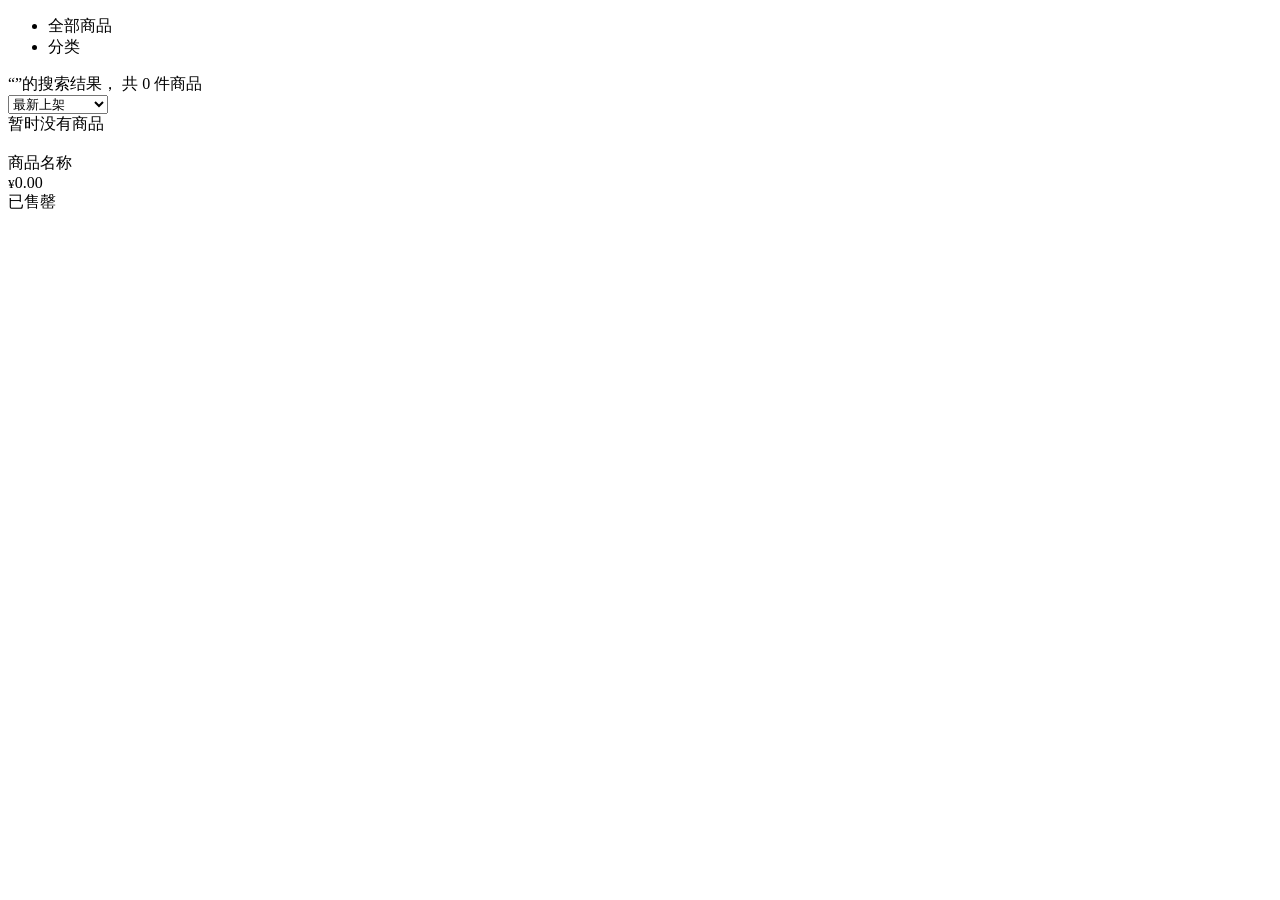
==== src/main/resources/templates/store/index.html @ 9c515b6c "Add e-commerce site with storefront and product management admin Spring Boot + Thymeleaf shop focuse" ====
<!DOCTYPE html>
<html lang="zh-CN" xmlns:th="http://www.thymeleaf.org">
<head th:replace="~{fragments/layout :: head('首页')}"></head>
<body>
<header th:replace="~{fragments/layout :: storeHeader}"></header>
<main class="container">
    <div class="store-layout">
        <aside>
            <ul class="side-cats">
                <li><a th:href="@{/(q=${q})}" th:classappend="${category == null} ? 'active'">全部商品</a></li>
                <li th:each="c : ${categories}">
                    <a th:href="@{/(category=${c.id},q=${q})}" th:classappend="${category == c.id} ? 'active'" th:text="${c.name}">分类</a>
                </li>
            </ul>
        </aside>
        <section>
            <div class="toolbar">
                <div class="muted">
                    <span th:if="${q}">“<span th:text="${q}"></span>”的搜索结果，</span>
                    共 <span th:text="${products.totalElements}">0</span> 件商品
                </div>
                <form th:action="@{/}" method="get">
                    <input type="hidden" name="q" th:value="${q}">
                    <input type="hidden" name="category" th:value="${category}">
                    <select name="sort" onchange="this.form.submit()">
                        <option value="new" th:selected="${sort == 'new'}">最新上架</option>
                        <option value="price_asc" th:selected="${sort == 'price_asc'}">价格从低到高</option>
                        <option value="price_desc" th:selected="${sort == 'price_desc'}">价格从高到低</option>
                    </select>
                </form>
            </div>

            <div class="card center muted" th:if="${products.empty}">暂时没有商品</div>

            <div class="product-grid">
                <a class="product-card" th:each="p : ${products}" th:href="@{/products/{id}(id=${p.id})}">
                    <div class="thumb">
                        <img th:src="${p.mainImage != null} ? ${p.mainImage} : @{/img/placeholder.svg}" th:alt="${p.name}" loading="lazy">
                    </div>
                    <div class="info">
                        <div class="name" th:text="${p.name}">商品名称</div>
                        <div>
                            <span class="price"><small>¥</small><span th:text="${#numbers.formatDecimal(p.price, 1, 2)}">0.00</span></span>
                            <span class="orig" th:if="${p.hasDiscount()}" th:text="'¥' + ${#numbers.formatDecimal(p.originalPrice, 1, 2)}"></span>
                        </div>
                        <div class="soldout" th:if="${p.stock <= 0}">已售罄</div>
                    </div>
                </a>
            </div>

            <nav class="pager" th:if="${products.totalPages > 1}">
                <th:block th:each="i : ${#numbers.sequence(0, products.totalPages - 1)}">
                    <span class="current" th:if="${i == products.number}" th:text="${i + 1}"></span>
                    <a th:unless="${i == products.number}" th:href="@{/(q=${q},category=${category},sort=${sort},page=${i})}" th:text="${i + 1}"></a>
                </th:block>
            </nav>
        </section>
    </div>
</main>
<footer th:replace="~{fragments/layout :: footer}"></footer>
</body>
</html>
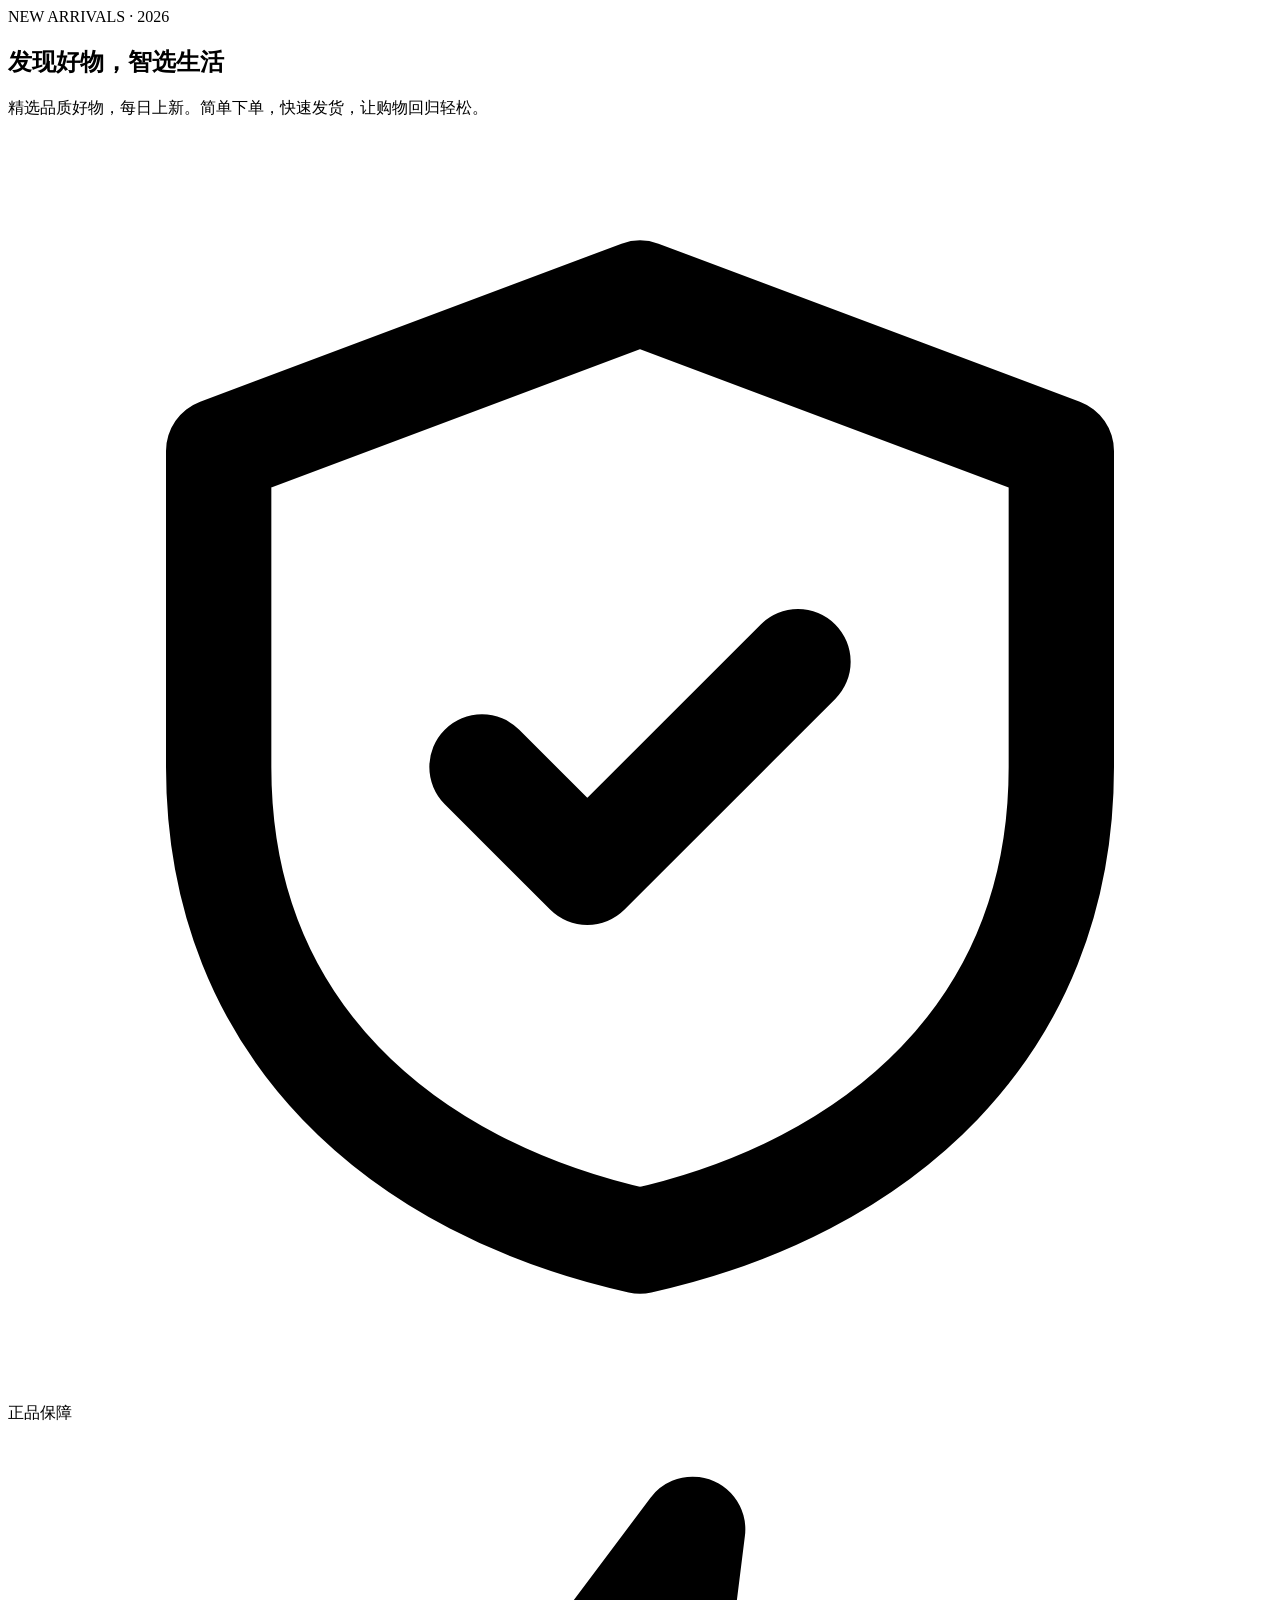
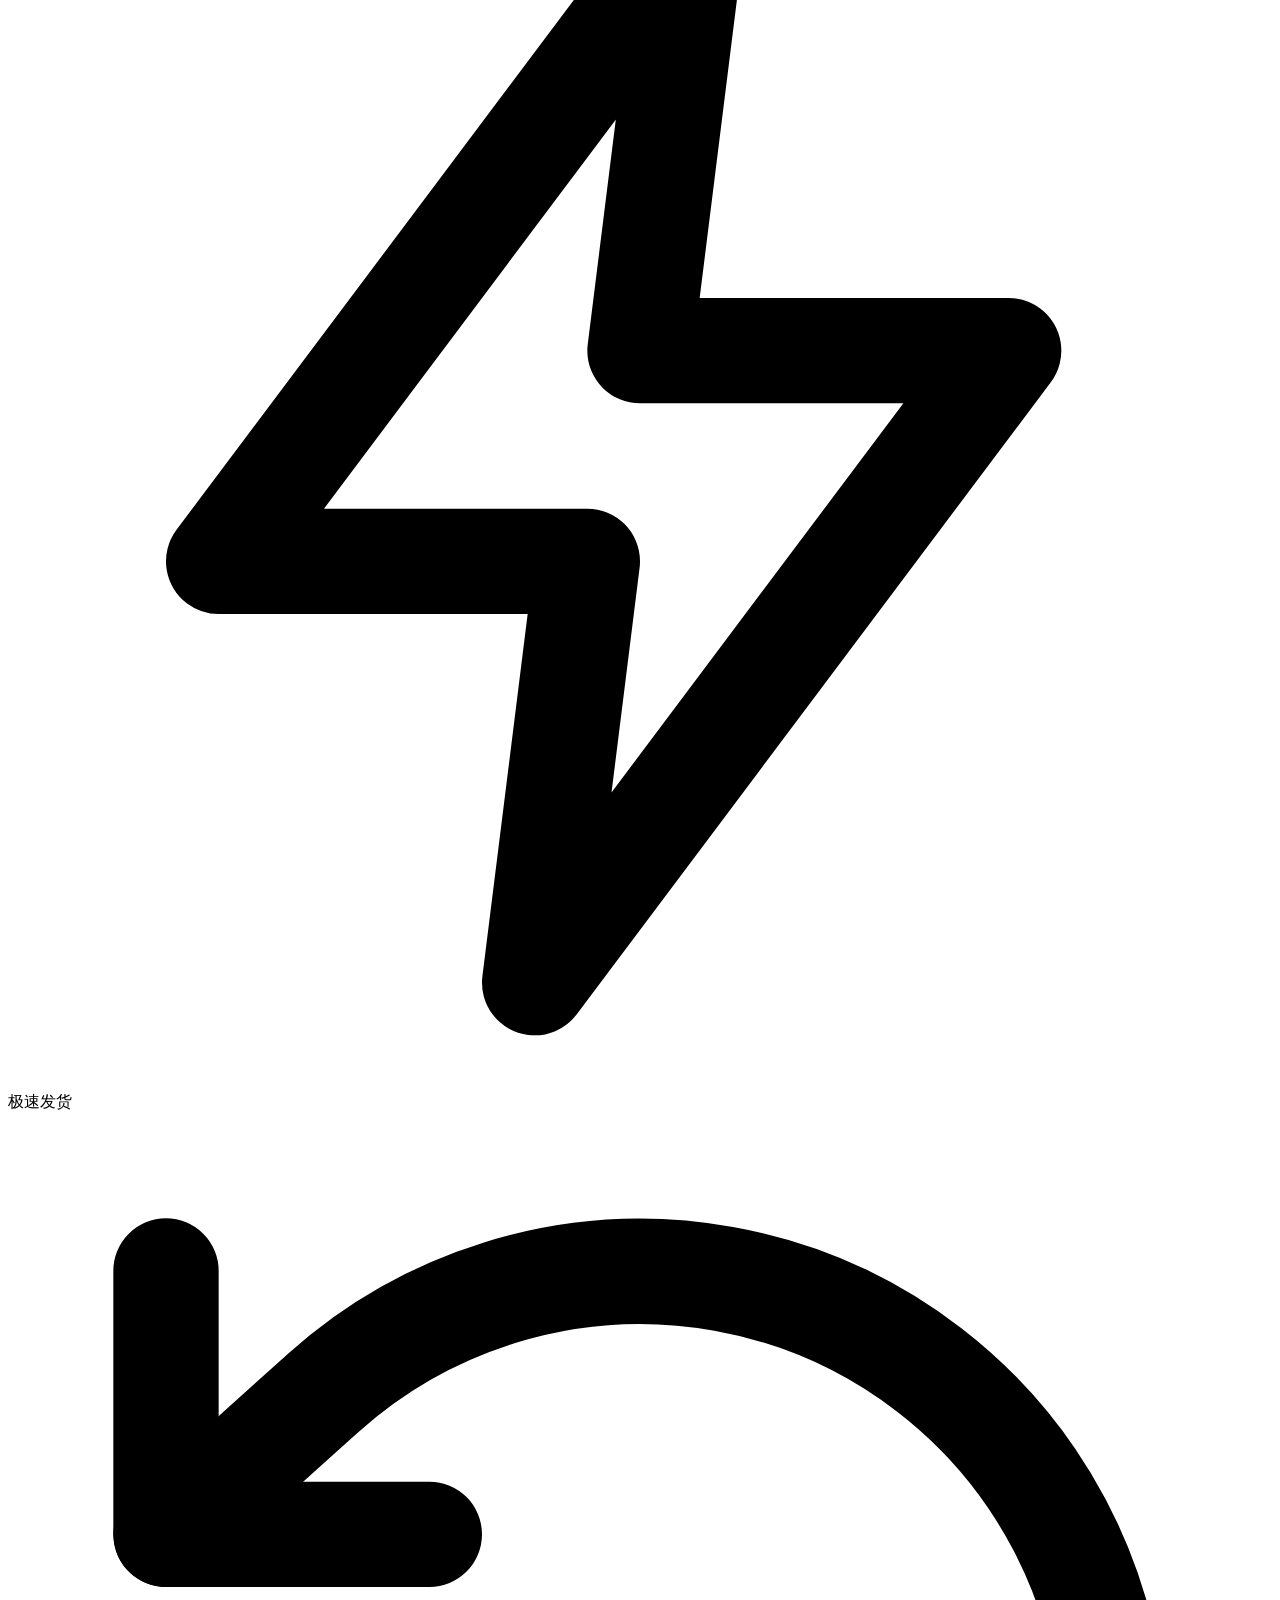
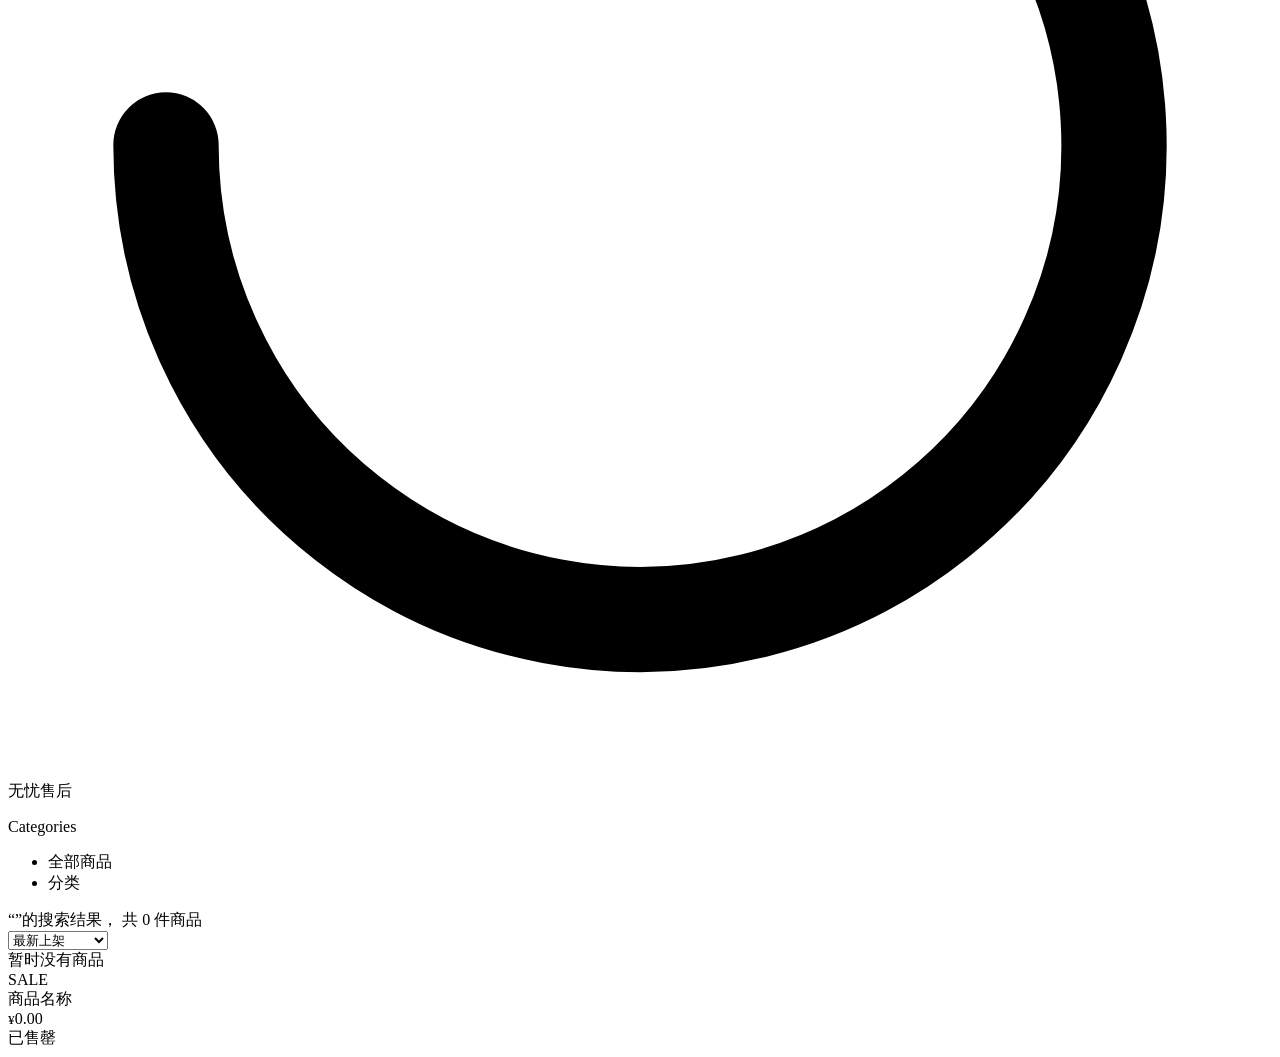
==== commit d4432ad1: "Restyle storefront and admin with a clean, light tech look - Light grid background with soft cyan/bl" ====
--- a/src/main/resources/templates/store/index.html
+++ b/src/main/resources/templates/store/index.html
@@ -4,8 +4,19 @@
 <body>
 <header th:replace="~{fragments/layout :: storeHeader}"></header>
 <main class="container">
+    <section class="hero" th:if="${q == null and category == null and products.number == 0}">
+        <span class="eyebrow">NEW ARRIVALS · 2026</span>
+        <h1>发现好物，<span class="accent">智选生活</span></h1>
+        <p>精选品质好物，每日上新。简单下单，快速发货，让购物回归轻松。</p>
+        <div class="chips">
+            <span class="chip"><svg viewBox="0 0 24 24" fill="none" stroke="currentColor" stroke-width="2" stroke-linecap="round" stroke-linejoin="round"><path d="M12 3 4 6v6c0 5 3.5 8 8 9 4.5-1 8-4 8-9V6l-8-3z"/><path d="m9 12 2 2 4-4"/></svg>正品保障</span>
+            <span class="chip"><svg viewBox="0 0 24 24" fill="none" stroke="currentColor" stroke-width="2" stroke-linecap="round" stroke-linejoin="round"><path d="M13 2 4 14h7l-1 8 9-12h-7l1-8z"/></svg>极速发货</span>
+            <span class="chip"><svg viewBox="0 0 24 24" fill="none" stroke="currentColor" stroke-width="2" stroke-linecap="round" stroke-linejoin="round"><path d="M3 12a9 9 0 1 0 3-6.7L3 8"/><path d="M3 3v5h5"/></svg>无忧售后</span>
+        </div>
+    </section>
     <div class="store-layout">
         <aside>
+            <p class="side-title">Categories</p>
             <ul class="side-cats">
                 <li><a th:href="@{/(q=${q})}" th:classappend="${category == null} ? 'active'">全部商品</a></li>
                 <li th:each="c : ${categories}">
@@ -35,6 +46,7 @@
             <div class="product-grid">
                 <a class="product-card" th:each="p : ${products}" th:href="@{/products/{id}(id=${p.id})}">
                     <div class="thumb">
+                        <span class="sale-tag" th:if="${p.hasDiscount()}">SALE</span>
                         <img th:src="${p.mainImage != null} ? ${p.mainImage} : @{/img/placeholder.svg}" th:alt="${p.name}" loading="lazy">
                     </div>
                     <div class="info">
